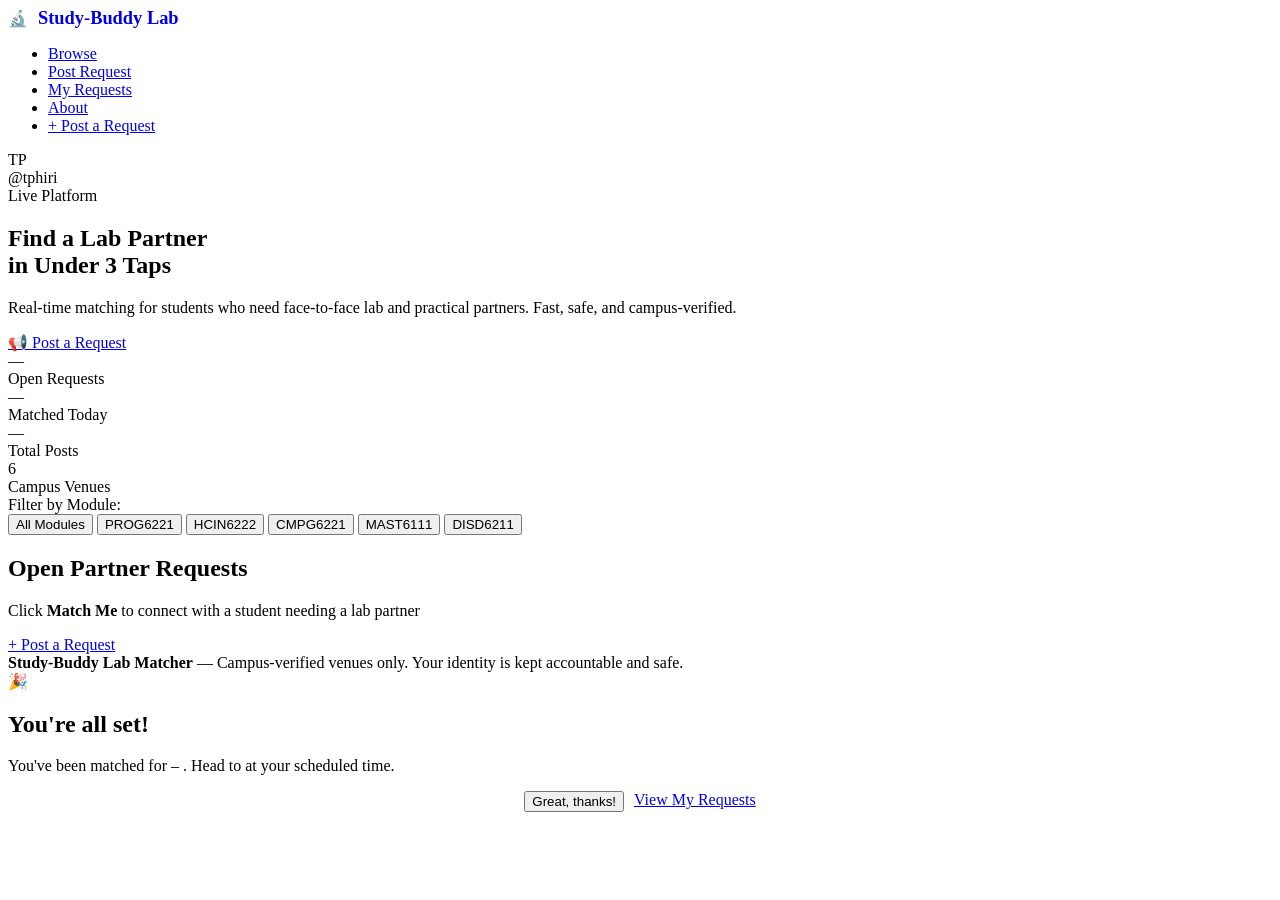
==== index.html @ 1c9b02d2 "Add initial index.html for Study-Buddy Lab Matcher" ====
<!DOCTYPE html>
<html lang="en">
<head>
  <meta charset="UTF-8" />
  <meta name="viewport" content="width=device-width, initial-scale=1.0" />
  <title>Study-Buddy Lab Matcher – Browse Requests</title>
  <meta name="description" content="Find a lab partner in real time. Browse open partner requests by module and section." />
  <link rel="stylesheet" href="css/style.css" />
</head>
<body>

<nav class="navbar" role="navigation" aria-label="Main navigation">
  <a href="index.html" aria-label="Home" style="display:flex;align-items:center;gap:10px;text-decoration:none;">
    <div class="brand-icon" aria-hidden="true">🔬</div>
    <span style="font-family:var(--font-display);font-weight:700;font-size:1.15rem;color:var(--blue-700);">Study-Buddy<span style="color:var(--blue-400)"> Lab</span></span>
  </a>
  <ul class="nav-links" role="list">
    <li><a href="index.html" class="active" aria-current="page">Browse</a></li>
    <li><a href="post.html">Post Request</a></li>
    <li><a href="my-requests.html">My Requests</a></li>
    <li><a href="about.html">About</a></li>
    <li><a href="post.html" class="nav-cta btn">+ Post a Request</a></li>
  </ul>
  <div class="nav-user" aria-label="Logged in as tphiri">
    <div class="nav-avatar" aria-hidden="true">TP</div>
    <span>@tphiri</span>
  </div>
</nav>

<div id="toastContainer" class="toast-container" aria-live="polite" aria-atomic="true"></div>

<div class="page-wrapper">
  <section class="hero" aria-label="Site introduction">
    <div class="hero-content">
      <div class="hero-badge">
        <span class="badge-dot" style="background:var(--green-500);"></span>
        Live Platform
      </div>
      <h1>Find a <span>Lab Partner</span><br/>in Under 3 Taps</h1>
      <p>Real-time matching for students who need face-to-face lab and practical partners. Fast, safe, and campus-verified.</p>
      <div class="hero-actions">
        <a href="post.html" class="btn btn-white btn-lg">📢 Post a Request</a>
        <a href="#requests" class="btn btn-lg" style="border:2px solid rgba(255,255,255,0.5);color:white;background:transparent;">Browse Open Requests</a>
      </div>
    </div>
  </section>

  <main class="container section" id="requests">

    <div class="stats-bar" role="region" aria-label="Platform statistics">
      <div class="stat-card">
        <div class="stat-value" id="statOpen">—</div>
        <div class="stat-label">Open Requests</div>
      </div>
      <div class="stat-card">
        <div class="stat-value" id="statMatched">—</div>
        <div class="stat-label">Matched Today</div>
      </div>
      <div class="stat-card">
        <div class="stat-value" id="statTotal">—</div>
        <div class="stat-label">Total Posts</div>
      </div>
      <div class="stat-card">
        <div class="stat-value" style="color:var(--green-500);">6</div>
        <div class="stat-label">Campus Venues</div>
      </div>
    </div>

    <div class="filter-bar" role="search" aria-label="Filter by module">
      <span class="filter-label">Filter by Module:</span>
      <div class="filter-chips" role="group" aria-label="Module filters">
        <button class="chip active" data-module="All" onclick="setFilter('All')" aria-pressed="true">All Modules</button>
        <button class="chip" data-module="PROG6221" onclick="setFilter('PROG6221')" aria-pressed="false">PROG6221</button>
        <button class="chip" data-module="HCIN6222" onclick="setFilter('HCIN6222')" aria-pressed="false">HCIN6222</button>
        <button class="chip" data-module="CMPG6221" onclick="setFilter('CMPG6221')" aria-pressed="false">CMPG6221</button>
        <button class="chip" data-module="MAST6111" onclick="setFilter('MAST6111')" aria-pressed="false">MAST6111</button>
        <button class="chip" data-module="DISD6211" onclick="setFilter('DISD6211')" aria-pressed="false">DISD6211</button>
      </div>
    </div>

    <div class="section-header">
      <div>
        <h2 class="section-title">Open Partner Requests</h2>
        <p class="section-sub">Click <strong>Match Me</strong> to connect with a student needing a lab partner</p>
      </div>
      <a href="post.html" class="btn btn-primary">+ Post a Request</a>
    </div>

    <div id="requestList" role="list" aria-label="Lab partner requests" style="display:flex;flex-direction:column;gap:12px;"></div>

  </main>

  <footer class="footer" role="contentinfo">
    <strong>Study-Buddy Lab Matcher</strong> &mdash; Campus-verified venues only. Your identity is kept accountable and safe.
  </footer>
</div>

<div class="modal-overlay" id="successModal" role="dialog" aria-modal="true" aria-labelledby="successTitle">
  <div class="modal">
    <div class="success-screen">
      <div class="success-icon" aria-hidden="true">🎉</div>
      <h2 id="successTitle">You're all set!</h2>
      <p>
        You've been matched for
        <strong id="matchedModule"></strong> – <strong id="matchedSection"></strong>.
        Head to <strong id="matchedVenue"></strong> at your scheduled time.
      </p>
      <div style="display:flex;gap:10px;justify-content:center;flex-wrap:wrap;">
        <button class="btn btn-primary" onclick="closeModal('successModal')">Great, thanks!</button>
        <a href="my-requests.html" class="btn btn-outline">View My Requests</a>
      </div>
    </div>
  </div>
</div>

<script src="js/app.js"></script>
<script>
  document.addEventListener('DOMContentLoaded', () => {
    renderRequests('All');
    updateStats();
  });
</script>
</body>
</html>
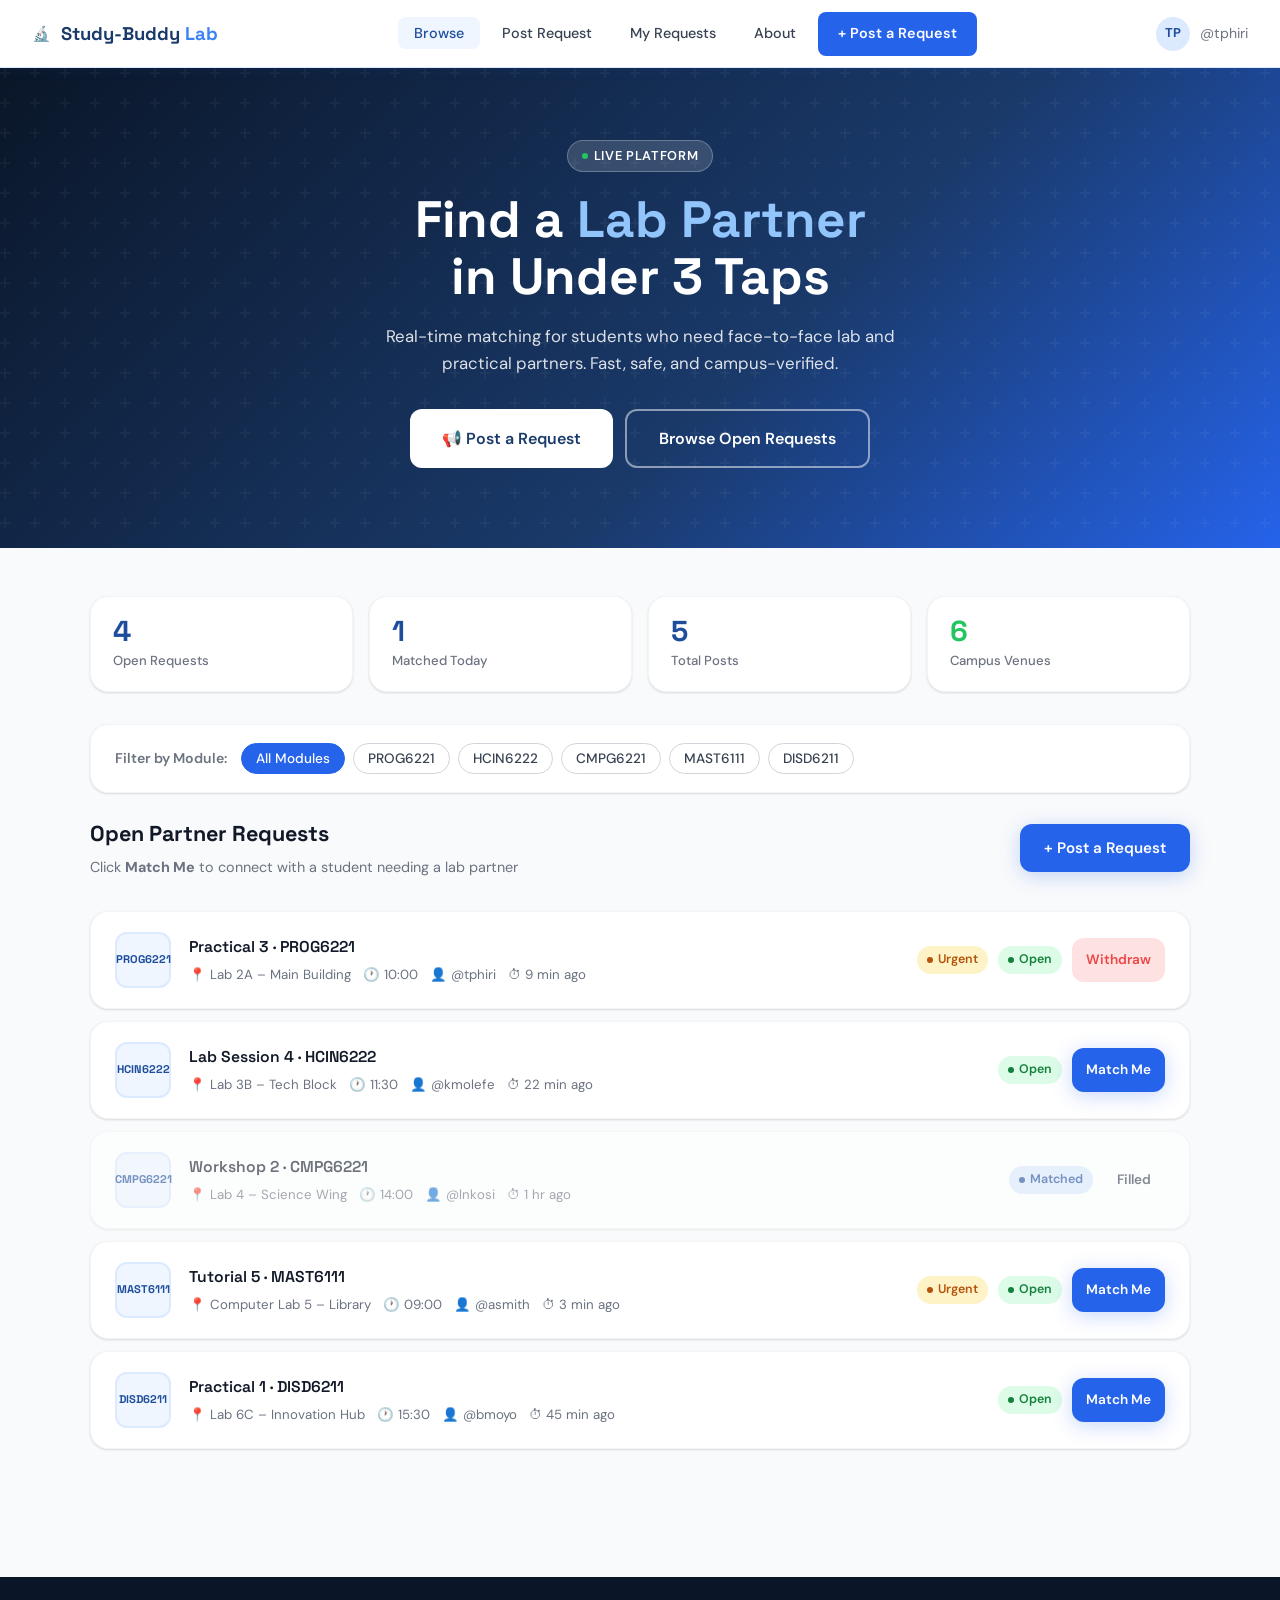
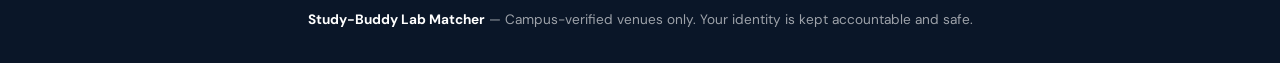
==== commit 62426b26: "Fix CSS file path from css/style.css to style.css" ====
--- a/index.html
+++ b/index.html
@@ -5,7 +5,7 @@
   <meta name="viewport" content="width=device-width, initial-scale=1.0" />
   <title>Study-Buddy Lab Matcher – Browse Requests</title>
   <meta name="description" content="Find a lab partner in real time. Browse open partner requests by module and section." />
-  <link rel="stylesheet" href="css/style.css" />
+  <link rel="stylesheet" href="style.css" />
 </head>
 <body>
 
@@ -113,7 +113,7 @@
   </div>
 </div>
 
-<script src="js/app.js"></script>
+<script src="app.js"></script>
 <script>
   document.addEventListener('DOMContentLoaded', () => {
     renderRequests('All');
--- a/style.css
+++ b/style.css
@@ -0,0 +1,641 @@
+/* ============================================
+   Study-Buddy Lab Matcher — Global Styles
+   HCIN6222 | Thandwa Phiri | ST10449515
+   ============================================ */
+
+@import url('https://fonts.googleapis.com/css2?family=DM+Sans:wght@300;400;500;600;700&family=Space+Grotesk:wght@400;500;600;700&display=swap');
+
+/* ── CSS Variables ── */
+:root {
+  --blue-900: #0a1628;
+  --blue-800: #0f2044;
+  --blue-700: #1a3a6b;
+  --blue-600: #1e4d9c;
+  --blue-500: #2563eb;
+  --blue-400: #3b82f6;
+  --blue-300: #93c5fd;
+  --blue-100: #dbeafe;
+  --blue-50:  #eff6ff;
+
+  --green-500: #22c55e;
+  --green-100: #dcfce7;
+  --green-700: #15803d;
+
+  --amber-500: #f59e0b;
+  --amber-100: #fef3c7;
+  --amber-700: #b45309;
+
+  --red-500: #ef4444;
+  --red-100: #fee2e2;
+
+  --gray-900: #111827;
+  --gray-700: #374151;
+  --gray-500: #6b7280;
+  --gray-300: #d1d5db;
+  --gray-100: #f3f4f6;
+  --gray-50:  #f9fafb;
+  --white: #ffffff;
+
+  --radius-sm: 8px;
+  --radius-md: 12px;
+  --radius-lg: 18px;
+  --radius-xl: 24px;
+
+  --shadow-sm: 0 1px 3px rgba(0,0,0,0.08), 0 1px 2px rgba(0,0,0,0.06);
+  --shadow-md: 0 4px 16px rgba(0,0,0,0.1);
+  --shadow-lg: 0 10px 40px rgba(0,0,0,0.14);
+  --shadow-blue: 0 4px 20px rgba(37,99,235,0.25);
+
+  --font-display: 'Space Grotesk', sans-serif;
+  --font-body: 'DM Sans', sans-serif;
+
+  --nav-height: 68px;
+  --transition: 0.22s cubic-bezier(0.4,0,0.2,1);
+}
+
+/* ── Reset ── */
+*, *::before, *::after { box-sizing: border-box; margin: 0; padding: 0; }
+html { scroll-behavior: smooth; }
+body {
+  font-family: var(--font-body);
+  font-size: 15px;
+  line-height: 1.6;
+  color: var(--gray-900);
+  background: var(--gray-50);
+  min-height: 100vh;
+}
+a { text-decoration: none; color: inherit; }
+ul { list-style: none; }
+img { max-width: 100%; display: block; }
+button { cursor: pointer; border: none; background: none; font-family: inherit; }
+input, select, textarea { font-family: inherit; }
+
+/* ── Navbar ── */
+.navbar {
+  position: fixed;
+  top: 0; left: 0; right: 0;
+  height: var(--nav-height);
+  background: var(--white);
+  border-bottom: 1.5px solid var(--blue-100);
+  display: flex;
+  align-items: center;
+  justify-content: space-between;
+  padding: 0 32px;
+  z-index: 100;
+  box-shadow: 0 2px 12px rgba(37,99,235,0.07);
+}
+.nav-brand {
+  display: flex;
+  align-items: center;
+  gap: 10px;
+  font-family: var(--font-display);
+  font-weight: 700;
+  font-size: 1.15rem;
+  color: var(--blue-700);
+}
+.nav-brand .brand-icon {
+  width: 36px; height: 36px;
+  background: linear-gradient(135deg, var(--blue-500), var(--blue-700));
+  border-radius: 10px;
+  display: flex; align-items: center; justify-content: center;
+  color: white;
+  font-size: 1rem;
+}
+.nav-links {
+  display: flex;
+  align-items: center;
+  gap: 6px;
+}
+.nav-links a {
+  padding: 7px 16px;
+  border-radius: var(--radius-sm);
+  font-size: 0.9rem;
+  font-weight: 500;
+  color: var(--gray-700);
+  transition: background var(--transition), color var(--transition);
+}
+.nav-links a:hover, .nav-links a.active {
+  background: var(--blue-50);
+  color: var(--blue-600);
+}
+.nav-cta {
+  background: var(--blue-500) !important;
+  color: white !important;
+  border-radius: var(--radius-sm);
+  padding: 8px 20px !important;
+  font-weight: 600 !important;
+  transition: background var(--transition) !important;
+}
+.nav-cta:hover { background: var(--blue-600) !important; }
+.nav-user {
+  display: flex;
+  align-items: center;
+  gap: 10px;
+  font-size: 0.88rem;
+  color: var(--gray-500);
+}
+.nav-avatar {
+  width: 34px; height: 34px;
+  background: var(--blue-100);
+  border-radius: 50%;
+  display: flex; align-items: center; justify-content: center;
+  font-weight: 700;
+  color: var(--blue-600);
+  font-size: 0.8rem;
+}
+
+/* ── Page Layout ── */
+.page-wrapper {
+  padding-top: var(--nav-height);
+  min-height: 100vh;
+}
+
+/* ── Hero Section ── */
+.hero {
+  background: linear-gradient(135deg, var(--blue-900) 0%, var(--blue-700) 60%, var(--blue-500) 100%);
+  color: white;
+  padding: 72px 32px 80px;
+  text-align: center;
+  position: relative;
+  overflow: hidden;
+}
+.hero::before {
+  content: '';
+  position: absolute; inset: 0;
+  background: url("data:image/svg+xml,%3Csvg width='60' height='60' viewBox='0 0 60 60' xmlns='http://www.w3.org/2000/svg'%3E%3Cg fill='none' fill-rule='evenodd'%3E%3Cg fill='%23ffffff' fill-opacity='0.04'%3E%3Cpath d='M36 34v-4h-2v4h-4v2h4v4h2v-4h4v-2h-4zm0-30V0h-2v4h-4v2h4v4h2V6h4V4h-4zM6 34v-4H4v4H0v2h4v4h2v-4h4v-2H6zM6 4V0H4v4H0v2h4v4h2V6h4V4H6z'/%3E%3C/g%3E%3C/g%3E%3C/svg%3E");
+}
+.hero-content { position: relative; max-width: 680px; margin: 0 auto; }
+.hero-badge {
+  display: inline-flex;
+  align-items: center;
+  gap: 6px;
+  background: rgba(255,255,255,0.15);
+  border: 1px solid rgba(255,255,255,0.25);
+  padding: 5px 14px;
+  border-radius: 100px;
+  font-size: 0.8rem;
+  font-weight: 600;
+  letter-spacing: 0.05em;
+  text-transform: uppercase;
+  margin-bottom: 20px;
+}
+.hero h1 {
+  font-family: var(--font-display);
+  font-size: clamp(2rem, 5vw, 3.2rem);
+  font-weight: 700;
+  line-height: 1.1;
+  margin-bottom: 18px;
+}
+.hero h1 span { color: var(--blue-300); }
+.hero p {
+  font-size: 1.05rem;
+  opacity: 0.85;
+  max-width: 520px;
+  margin: 0 auto 32px;
+}
+.hero-actions {
+  display: flex;
+  gap: 12px;
+  justify-content: center;
+  flex-wrap: wrap;
+}
+
+/* ── Buttons ── */
+.btn {
+  display: inline-flex;
+  align-items: center;
+  gap: 8px;
+  padding: 12px 24px;
+  border-radius: var(--radius-md);
+  font-size: 0.95rem;
+  font-weight: 600;
+  transition: all var(--transition);
+  min-height: 44px;
+  min-width: 44px;
+}
+.btn-primary {
+  background: var(--blue-500);
+  color: white;
+  box-shadow: var(--shadow-blue);
+}
+.btn-primary:hover { background: var(--blue-600); transform: translateY(-1px); }
+.btn-white {
+  background: white;
+  color: var(--blue-700);
+}
+.btn-white:hover { background: var(--blue-50); transform: translateY(-1px); }
+.btn-outline {
+  background: transparent;
+  border: 2px solid var(--blue-500);
+  color: var(--blue-500);
+}
+.btn-outline:hover { background: var(--blue-50); }
+.btn-ghost {
+  background: transparent;
+  color: var(--gray-700);
+}
+.btn-ghost:hover { background: var(--gray-100); }
+.btn-danger {
+  background: var(--red-100);
+  color: var(--red-500);
+}
+.btn-danger:hover { background: var(--red-500); color: white; }
+.btn-sm { padding: 7px 14px; font-size: 0.85rem; }
+.btn-lg { padding: 15px 32px; font-size: 1rem; }
+
+/* ── Cards ── */
+.card {
+  background: white;
+  border-radius: var(--radius-lg);
+  box-shadow: var(--shadow-sm);
+  border: 1.5px solid var(--gray-100);
+  transition: box-shadow var(--transition), transform var(--transition);
+}
+.card:hover { box-shadow: var(--shadow-md); }
+
+/* ── Status Badges ── */
+.badge {
+  display: inline-flex;
+  align-items: center;
+  gap: 5px;
+  padding: 4px 10px;
+  border-radius: 100px;
+  font-size: 0.78rem;
+  font-weight: 600;
+}
+.badge-open {
+  background: var(--green-100);
+  color: var(--green-700);
+}
+.badge-matched {
+  background: var(--blue-100);
+  color: var(--blue-600);
+}
+.badge-urgent {
+  background: var(--amber-100);
+  color: var(--amber-700);
+}
+.badge-dot {
+  width: 6px; height: 6px;
+  border-radius: 50%;
+  background: currentColor;
+  animation: pulse 2s infinite;
+}
+@keyframes pulse {
+  0%, 100% { opacity: 1; }
+  50% { opacity: 0.4; }
+}
+
+/* ── Section / Container ── */
+.container { max-width: 1100px; margin: 0 auto; padding: 0 24px; }
+.section { padding: 48px 0; }
+.section-header {
+  margin-bottom: 32px;
+  display: flex;
+  align-items: center;
+  justify-content: space-between;
+  flex-wrap: wrap;
+  gap: 12px;
+}
+.section-title {
+  font-family: var(--font-display);
+  font-size: 1.35rem;
+  font-weight: 700;
+  color: var(--gray-900);
+}
+.section-sub { font-size: 0.9rem; color: var(--gray-500); margin-top: 4px; }
+
+/* ── Form Elements ── */
+.form-group { margin-bottom: 20px; }
+.form-label {
+  display: block;
+  font-size: 0.88rem;
+  font-weight: 600;
+  color: var(--gray-700);
+  margin-bottom: 6px;
+}
+.form-control {
+  width: 100%;
+  padding: 11px 14px;
+  border: 1.5px solid var(--gray-300);
+  border-radius: var(--radius-sm);
+  font-size: 0.95rem;
+  color: var(--gray-900);
+  background: white;
+  transition: border-color var(--transition), box-shadow var(--transition);
+  min-height: 44px;
+}
+.form-control:focus {
+  outline: none;
+  border-color: var(--blue-400);
+  box-shadow: 0 0 0 3px rgba(59,130,246,0.15);
+}
+.form-control::placeholder { color: var(--gray-300); }
+select.form-control { cursor: pointer; }
+.form-hint { font-size: 0.8rem; color: var(--gray-500); margin-top: 5px; }
+.form-error { font-size: 0.8rem; color: var(--red-500); margin-top: 5px; display: none; }
+.form-control.error { border-color: var(--red-500); }
+.form-control.error + .form-error { display: block; }
+
+/* ── Filter Bar ── */
+.filter-bar {
+  background: white;
+  border: 1.5px solid var(--gray-100);
+  border-radius: var(--radius-lg);
+  padding: 18px 24px;
+  display: flex;
+  align-items: center;
+  gap: 14px;
+  flex-wrap: wrap;
+  margin-bottom: 24px;
+  box-shadow: var(--shadow-sm);
+}
+.filter-bar .filter-label {
+  font-weight: 600;
+  font-size: 0.88rem;
+  color: var(--gray-500);
+  white-space: nowrap;
+}
+.filter-chips {
+  display: flex;
+  gap: 8px;
+  flex-wrap: wrap;
+}
+.chip {
+  padding: 6px 14px;
+  border-radius: 100px;
+  font-size: 0.85rem;
+  font-weight: 500;
+  border: 1.5px solid var(--gray-300);
+  color: var(--gray-700);
+  background: white;
+  cursor: pointer;
+  transition: all var(--transition);
+}
+.chip:hover { border-color: var(--blue-400); color: var(--blue-600); }
+.chip.active {
+  background: var(--blue-500);
+  border-color: var(--blue-500);
+  color: white;
+}
+
+/* ── Request Card ── */
+.request-card {
+  background: white;
+  border-radius: var(--radius-lg);
+  border: 1.5px solid var(--gray-100);
+  padding: 20px 24px;
+  display: flex;
+  align-items: center;
+  gap: 18px;
+  transition: all var(--transition);
+  box-shadow: var(--shadow-sm);
+}
+.request-card:hover { box-shadow: var(--shadow-md); transform: translateY(-1px); border-color: var(--blue-200); }
+.request-card.matched { opacity: 0.6; }
+.request-module {
+  width: 56px; height: 56px;
+  border-radius: var(--radius-md);
+  background: var(--blue-50);
+  border: 2px solid var(--blue-100);
+  display: flex; align-items: center; justify-content: center;
+  font-family: var(--font-display);
+  font-weight: 700;
+  font-size: 0.7rem;
+  color: var(--blue-600);
+  text-align: center;
+  line-height: 1.2;
+  flex-shrink: 0;
+}
+.request-info { flex: 1; min-width: 0; }
+.request-title {
+  font-family: var(--font-display);
+  font-weight: 600;
+  font-size: 0.98rem;
+  color: var(--gray-900);
+  margin-bottom: 4px;
+}
+.request-meta {
+  display: flex;
+  flex-wrap: wrap;
+  gap: 12px;
+  font-size: 0.83rem;
+  color: var(--gray-500);
+}
+.request-meta span { display: flex; align-items: center; gap: 4px; }
+.request-actions { display: flex; align-items: center; gap: 10px; flex-shrink: 0; }
+
+/* ── Stats Bar ── */
+.stats-bar {
+  display: grid;
+  grid-template-columns: repeat(auto-fit, minmax(140px, 1fr));
+  gap: 16px;
+  margin-bottom: 32px;
+}
+.stat-card {
+  background: white;
+  border: 1.5px solid var(--gray-100);
+  border-radius: var(--radius-lg);
+  padding: 20px 22px;
+  box-shadow: var(--shadow-sm);
+}
+.stat-value {
+  font-family: var(--font-display);
+  font-size: 1.8rem;
+  font-weight: 700;
+  color: var(--blue-600);
+  line-height: 1;
+  margin-bottom: 4px;
+}
+.stat-label { font-size: 0.82rem; color: var(--gray-500); font-weight: 500; }
+
+/* ── Toast Notification ── */
+.toast-container {
+  position: fixed;
+  top: 80px; right: 24px;
+  display: flex;
+  flex-direction: column;
+  gap: 10px;
+  z-index: 999;
+}
+.toast {
+  background: white;
+  border-radius: var(--radius-md);
+  padding: 14px 18px;
+  display: flex;
+  align-items: center;
+  gap: 12px;
+  box-shadow: var(--shadow-lg);
+  border-left: 4px solid var(--blue-500);
+  font-size: 0.9rem;
+  font-weight: 500;
+  animation: slideIn 0.3s ease, fadeOut 0.4s ease 3s forwards;
+  max-width: 340px;
+}
+.toast.success { border-color: var(--green-500); }
+.toast.warning { border-color: var(--amber-500); }
+.toast.error { border-color: var(--red-500); }
+.toast-icon { font-size: 1.1rem; }
+@keyframes slideIn { from { transform: translateX(120%); opacity: 0; } to { transform: translateX(0); opacity: 1; } }
+@keyframes fadeOut { to { transform: translateX(120%); opacity: 0; } }
+
+/* ── Modal ── */
+.modal-overlay {
+  position: fixed; inset: 0;
+  background: rgba(10,22,40,0.6);
+  backdrop-filter: blur(4px);
+  display: flex; align-items: center; justify-content: center;
+  z-index: 200;
+  opacity: 0;
+  pointer-events: none;
+  transition: opacity var(--transition);
+}
+.modal-overlay.open { opacity: 1; pointer-events: all; }
+.modal {
+  background: white;
+  border-radius: var(--radius-xl);
+  padding: 36px 40px;
+  max-width: 520px;
+  width: calc(100% - 48px);
+  box-shadow: var(--shadow-lg);
+  transform: scale(0.95) translateY(10px);
+  transition: transform var(--transition);
+}
+.modal-overlay.open .modal { transform: scale(1) translateY(0); }
+.modal-header {
+  display: flex;
+  align-items: flex-start;
+  justify-content: space-between;
+  margin-bottom: 24px;
+}
+.modal-title {
+  font-family: var(--font-display);
+  font-size: 1.2rem;
+  font-weight: 700;
+  color: var(--gray-900);
+}
+.modal-close {
+  width: 32px; height: 32px;
+  border-radius: 50%;
+  background: var(--gray-100);
+  display: flex; align-items: center; justify-content: center;
+  color: var(--gray-500);
+  font-size: 1.1rem;
+  transition: background var(--transition);
+}
+.modal-close:hover { background: var(--gray-200); }
+.modal-footer {
+  margin-top: 28px;
+  display: flex;
+  gap: 10px;
+  justify-content: flex-end;
+}
+
+/* ── Steps Indicator ── */
+.steps {
+  display: flex;
+  align-items: center;
+  gap: 0;
+  margin-bottom: 32px;
+}
+.step {
+  display: flex;
+  align-items: center;
+  gap: 8px;
+  flex: 1;
+}
+.step:not(:last-child)::after {
+  content: '';
+  flex: 1;
+  height: 2px;
+  background: var(--gray-200);
+  margin: 0 8px;
+}
+.step.done::after { background: var(--blue-500); }
+.step-circle {
+  width: 32px; height: 32px;
+  border-radius: 50%;
+  background: var(--gray-200);
+  color: var(--gray-500);
+  display: flex; align-items: center; justify-content: center;
+  font-size: 0.85rem;
+  font-weight: 700;
+  flex-shrink: 0;
+  transition: all var(--transition);
+}
+.step.active .step-circle { background: var(--blue-500); color: white; }
+.step.done .step-circle { background: var(--green-500); color: white; }
+.step-label { font-size: 0.8rem; font-weight: 500; color: var(--gray-500); white-space: nowrap; }
+.step.active .step-label { color: var(--blue-600); font-weight: 600; }
+.step.done .step-label { color: var(--green-700); }
+
+/* ── Empty State ── */
+.empty-state {
+  text-align: center;
+  padding: 64px 24px;
+  color: var(--gray-500);
+}
+.empty-icon { font-size: 3rem; margin-bottom: 16px; opacity: 0.5; }
+.empty-title { font-family: var(--font-display); font-weight: 600; font-size: 1.1rem; color: var(--gray-700); margin-bottom: 8px; }
+
+/* ── Success Screen ── */
+.success-screen {
+  text-align: center;
+  padding: 32px;
+}
+.success-icon {
+  width: 80px; height: 80px;
+  background: var(--green-100);
+  border-radius: 50%;
+  display: flex; align-items: center; justify-content: center;
+  font-size: 2.2rem;
+  margin: 0 auto 20px;
+  animation: popIn 0.5s cubic-bezier(0.68,-0.55,0.265,1.55);
+}
+@keyframes popIn { from { transform: scale(0); } to { transform: scale(1); } }
+.success-screen h2 {
+  font-family: var(--font-display);
+  font-size: 1.4rem;
+  font-weight: 700;
+  margin-bottom: 8px;
+  color: var(--green-700);
+}
+.success-screen p { color: var(--gray-500); max-width: 320px; margin: 0 auto 24px; }
+
+/* ── Footer ── */
+.footer {
+  background: var(--blue-900);
+  color: rgba(255,255,255,0.6);
+  padding: 32px;
+  text-align: center;
+  font-size: 0.85rem;
+  margin-top: 80px;
+}
+.footer strong { color: white; }
+
+/* ── Responsive ── */
+@media (max-width: 768px) {
+  .navbar { padding: 0 16px; }
+  .nav-links a:not(.nav-cta) { display: none; }
+  .hero { padding: 48px 20px 56px; }
+  .container { padding: 0 16px; }
+  .request-card { flex-direction: column; align-items: flex-start; }
+  .request-actions { width: 100%; }
+  .modal { padding: 24px 20px; }
+  .filter-bar { flex-direction: column; align-items: flex-start; }
+}
+
+/* ── Utility ── */
+.text-center { text-align: center; }
+.text-blue { color: var(--blue-500); }
+.text-muted { color: var(--gray-500); }
+.fw-600 { font-weight: 600; }
+.mt-8 { margin-top: 8px; }
+.mt-16 { margin-top: 16px; }
+.mt-24 { margin-top: 24px; }
+.mb-24 { margin-bottom: 24px; }
+.flex { display: flex; }
+.items-center { align-items: center; }
+.gap-8 { gap: 8px; }
+.gap-12 { gap: 12px; }
+.divider { height: 1px; background: var(--gray-100); margin: 24px 0; }
